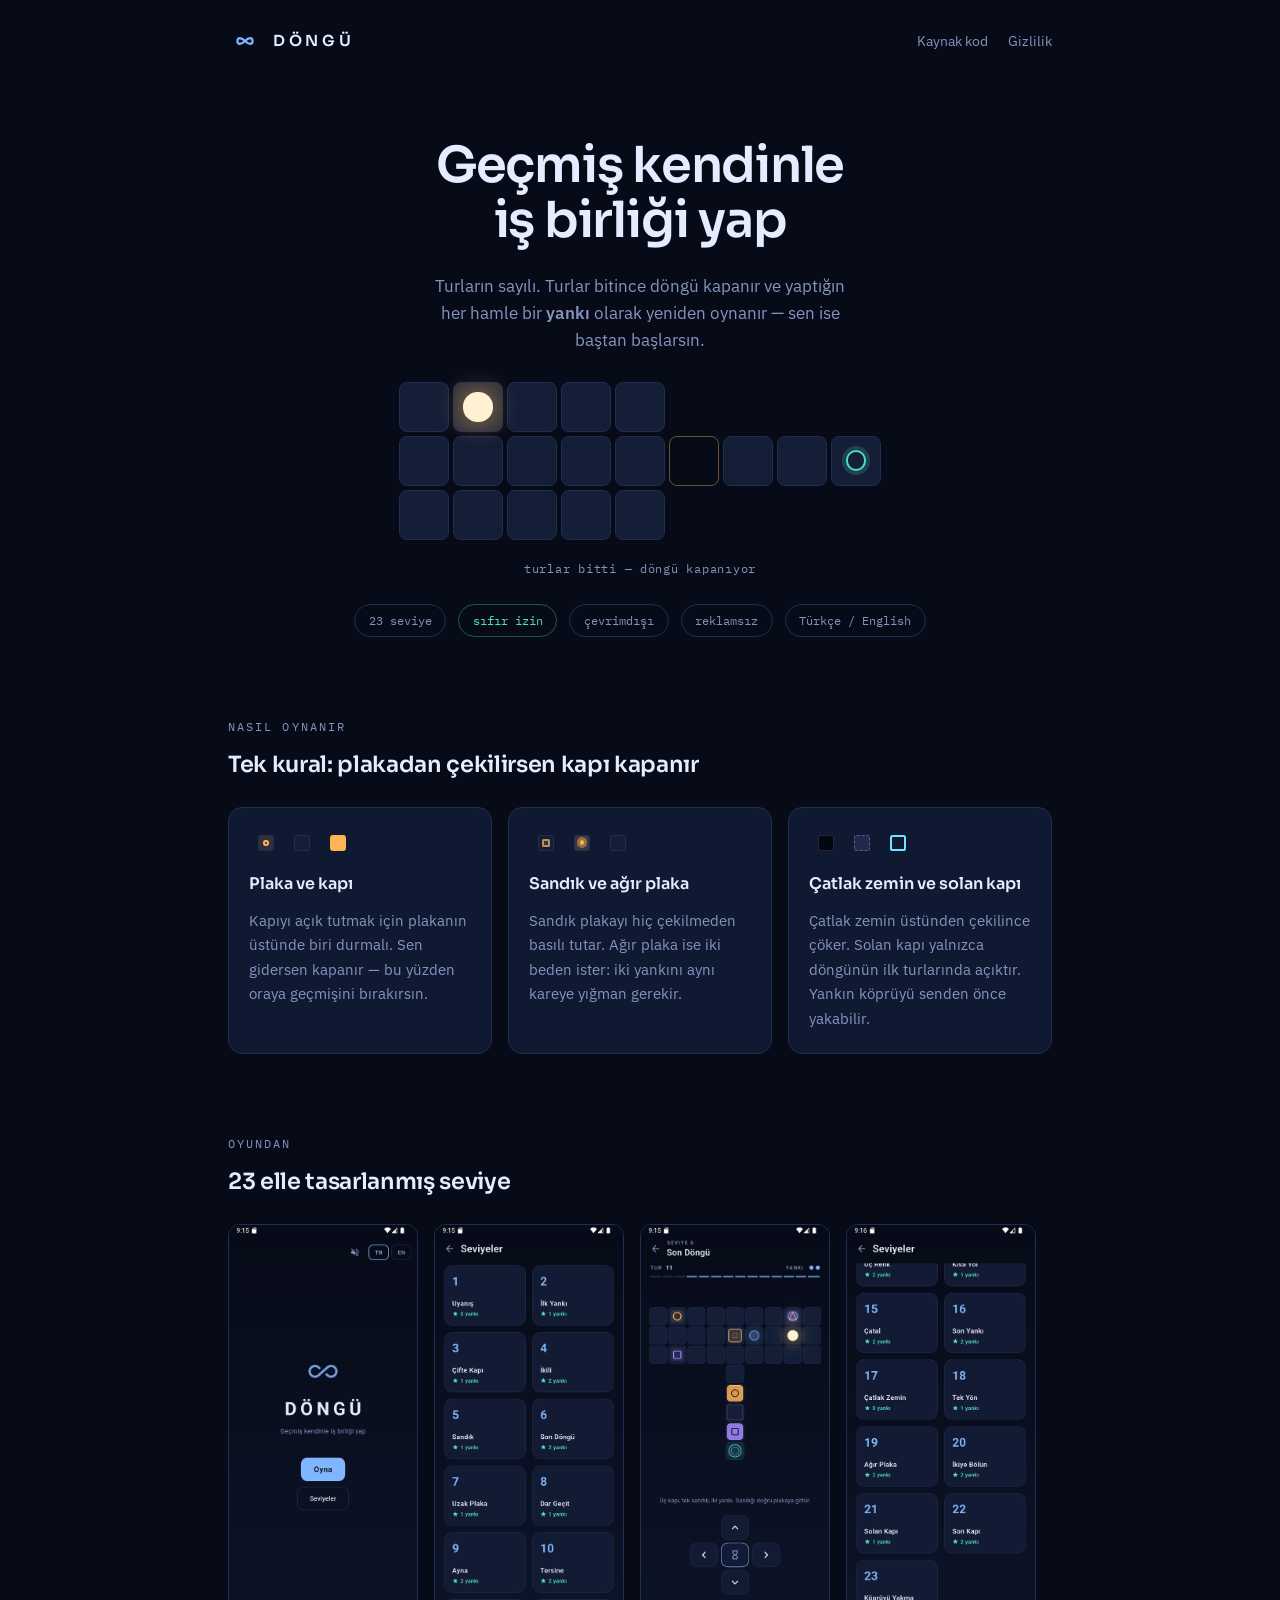
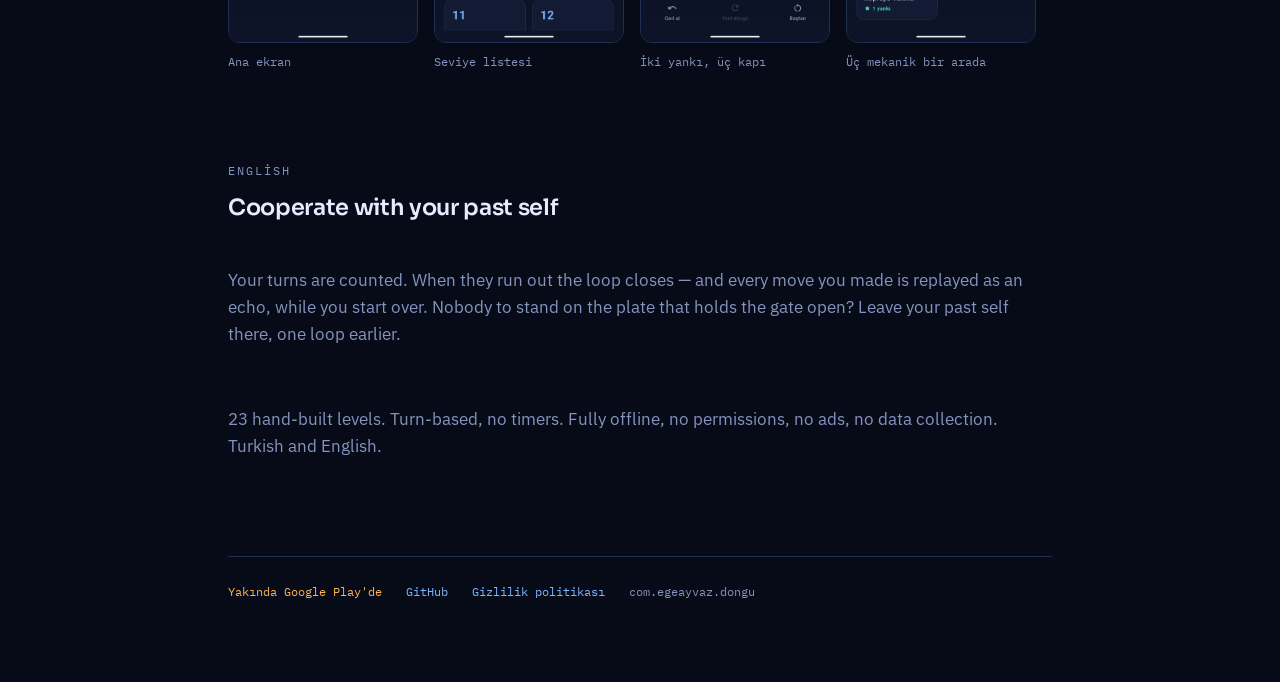
==== docs/index.html @ 0b7975d6 "Tanıtım sayfası: oyunun döngüsünü anlatmak yerine gösteren bir açılış docs/index.html, GitHub Pages " ====
<!DOCTYPE html>
<html lang="tr">
<head>
<meta charset="utf-8">
<meta name="viewport" content="width=device-width, initial-scale=1">
<title>Döngü — Zaman Yankısı Bulmacası</title>
<meta name="description" content="Geçmiş kendinle iş birliği yaptığın tur tabanlı bir bulmaca oyunu. 23 seviye, çevrimdışı, sıfır izin, reklamsız.">
<link rel="stylesheet" href="fonts.css">
<style>
  /* Oyunun kendi gece dunyasina bilerek bagli kaliyor: tek tema, her renk
     acikca boyanmis. */
  :root {
    --ground: #070B18;
    --ground-deep: #04070F;
    --surface: #101932;
    --floor: #141E37;
    --edge: #1F2E52;
    --ink: #E6ECFF;
    --ink-soft: #8494BE;
    --ghost: #7FB6FF;
    --player: #FFF1D2;
    --glow: #FFC862;
    --exit: #4DE0C0;
    --amber: #FFB454;
    --violet: #A88BFF;
    --cell: clamp(30px, 8.2vw, 54px);
  }

  *, *::before, *::after { box-sizing: border-box; }
  html { color-scheme: dark; }

  body {
    margin: 0;
    background: var(--ground);
    color: var(--ink);
    font-family: "IBM Plex Sans", ui-sans-serif, system-ui, sans-serif;
    font-size: 16.5px;
    line-height: 1.65;
    -webkit-font-smoothing: antialiased;
  }

  .wrap {
    max-width: 54rem;
    margin: 0 auto;
    padding: 1.5rem 1.25rem 5rem;
    display: flex;
    flex-direction: column;
    gap: clamp(3rem, 8vw, 5rem);
  }

  a { color: var(--ghost); }
  a:focus-visible { outline: 2px solid var(--ghost); outline-offset: 3px; border-radius: 4px; }

  /* ---- ust bar ---- */
  .topbar { display: flex; align-items: center; justify-content: space-between; gap: 1rem; flex-wrap: wrap; }
  .brand { display: flex; align-items: center; gap: .7rem; }
  .brand svg { width: 34px; height: 34px; }
  .brand b {
    font-family: Sora, ui-sans-serif, system-ui, sans-serif;
    font-weight: 600; font-size: .95rem; letter-spacing: .24em; text-transform: uppercase;
  }
  .topbar nav { display: flex; gap: 1.25rem; font-size: .9rem; }
  .topbar nav a { color: var(--ink-soft); text-decoration: none; }
  .topbar nav a:hover { color: var(--ink); }

  /* ---- kahraman ---- */
  .hero { display: flex; flex-direction: column; align-items: center; gap: 1.6rem; text-align: center; }
  h1 {
    font-family: Sora, ui-sans-serif, system-ui, sans-serif;
    font-weight: 600;
    font-size: clamp(2rem, 6.5vw, 3.1rem);
    line-height: 1.1; letter-spacing: -.025em; text-wrap: balance;
    margin: 0; max-width: 16ch;
  }
  .lede { color: var(--ink-soft); max-width: 46ch; margin: 0; text-wrap: pretty; }

  /* ---- canli gosterim ---- */
  .demo { display: flex; flex-direction: column; align-items: center; gap: 1rem; }
  .board {
    position: relative;
    display: grid;
    grid-template-columns: repeat(9, var(--cell));
    grid-template-rows: repeat(3, var(--cell));
  }
  .cell { width: var(--cell); height: var(--cell); padding: 4%; }
  .cell > i {
    display: block; width: 100%; height: 100%;
    border-radius: 16%;
    background: var(--floor);
    border: 1px solid var(--edge);
  }
  .cell.wall > i { background: none; border: none; }

  .cell.plate > i {
    background: color-mix(in srgb, var(--amber) 12%, var(--floor));
  }
  .cell.plate > i::after {
    content: ""; display: block; width: 38%; height: 38%; margin: 31% auto;
    border: 2px solid var(--amber); border-radius: 50%;
  }
  .cell.gate > i {
    background: var(--amber); border-color: var(--amber);
    transition: background .3s ease, border-color .3s ease;
  }
  .board.open .cell.gate > i { background: transparent; border-color: color-mix(in srgb, var(--amber) 40%, transparent); }
  .cell.exit > i::after {
    content: ""; display: block; width: 44%; height: 44%; margin: 28% auto;
    border: 2px solid var(--exit); border-radius: 50%;
    box-shadow: 0 0 0 4px color-mix(in srgb, var(--exit) 18%, transparent);
  }

  .pawn {
    position: absolute; top: 0; left: 0; z-index: 2;
    width: var(--cell); height: var(--cell);
    display: grid; place-items: center;
    transition: transform .26s cubic-bezier(.3, .8, .3, 1);
    pointer-events: none;
  }
  .pawn.snap { transition: none; }
  .pawn > span { display: block; border-radius: 50%; }
  .pawn.player > span {
    width: 54%; height: 54%;
    background: var(--player);
    box-shadow: 0 0 calc(var(--cell) * .5) color-mix(in srgb, var(--glow) 60%, transparent);
  }
  .pawn.echo > span {
    width: 50%; height: 50%;
    border: 2px solid var(--ghost);
    background: color-mix(in srgb, var(--ghost) 16%, transparent);
  }
  .pawn.hidden { opacity: 0; }

  .caption {
    font-family: "IBM Plex Mono", ui-monospace, monospace;
    font-size: .78rem; letter-spacing: .06em; color: var(--ink-soft);
    min-height: 1.4em; margin: 0; text-align: center;
  }
  .caption b { color: var(--ghost); font-weight: 500; }

  /* ---- gercekler seridi ---- */
  .facts {
    display: flex; flex-wrap: wrap; justify-content: center; gap: .5rem .75rem;
    font-family: "IBM Plex Mono", ui-monospace, monospace; font-size: .78rem;
  }
  .facts span {
    border: 1px solid var(--edge); border-radius: 999px;
    padding: .32rem .85rem; color: var(--ink-soft);
  }
  .facts span.on { color: var(--exit); border-color: color-mix(in srgb, var(--exit) 35%, transparent); }

  /* ---- bolumler ---- */
  section { display: flex; flex-direction: column; gap: 1.5rem; }
  h2 {
    font-family: Sora, ui-sans-serif, system-ui, sans-serif;
    font-weight: 600; font-size: 1.4rem; letter-spacing: -.015em; margin: 0;
    text-wrap: balance;
  }
  .eyebrow {
    font-family: "IBM Plex Mono", ui-monospace, monospace;
    font-size: .72rem; letter-spacing: .18em; text-transform: uppercase;
    color: var(--ink-soft); margin: 0 0 -.9rem;
  }

  .cards { display: grid; grid-template-columns: repeat(auto-fit, minmax(15rem, 1fr)); gap: 1rem; }
  .card {
    background: var(--surface); border: 1px solid var(--edge); border-radius: 14px;
    padding: 1.15rem 1.25rem 1.35rem;
    display: flex; flex-direction: column; gap: .7rem;
  }
  .card h3 {
    font-family: Sora, ui-sans-serif, system-ui, sans-serif;
    font-weight: 600; font-size: 1rem; margin: 0;
  }
  .card p { margin: 0; color: var(--ink-soft); font-size: .93rem; }
  .strip { display: flex; gap: 2px; --cell: 34px; }

  .cell.heavy > i { background: color-mix(in srgb, var(--amber) 16%, var(--floor)); }
  .cell.heavy > i::after {
    content: ""; display: block; width: 34%; height: 34%; margin: 33% auto;
    border: 2px solid var(--amber); border-radius: 50%;
    box-shadow: 0 0 0 3px color-mix(in srgb, var(--amber) 45%, transparent);
  }
  .cell.crate > i::after {
    content: ""; display: block; width: 56%; height: 56%; margin: 22% auto;
    border: 2px solid #C08E57; border-radius: 20%;
    background: color-mix(in srgb, #C08E57 20%, transparent);
  }
  .cell.crack > i {
    background: color-mix(in srgb, var(--violet) 10%, var(--floor));
    border-style: dashed; border-color: color-mix(in srgb, var(--violet) 45%, transparent);
  }
  .cell.pit > i { background: var(--ground-deep); border-color: color-mix(in srgb, var(--violet) 20%, transparent); }
  .cell.fade > i { background: transparent; border: 2px solid #6FE3FF; }

  /* ---- ekran goruntuleri ---- */
  .shots { display: flex; gap: 1rem; overflow-x: auto; padding-bottom: .6rem; }
  .shot { flex: none; width: 190px; display: flex; flex-direction: column; gap: .55rem; }
  .shot img {
    width: 100%; height: auto; display: block;
    border-radius: 12px; border: 1px solid var(--edge);
  }
  .shot span { font-family: "IBM Plex Mono", ui-monospace, monospace; font-size: .72rem; color: var(--ink-soft); }

  /* ---- alt ---- */
  .en { color: var(--ink-soft); }
  .en h2 { color: var(--ink); }
  footer {
    border-top: 1px solid var(--edge); padding-top: 1.5rem;
    display: flex; flex-wrap: wrap; gap: .6rem 1.5rem; align-items: center;
    font-family: "IBM Plex Mono", ui-monospace, monospace; font-size: .78rem;
    color: var(--ink-soft);
  }
  footer a { text-decoration: none; }
  footer a:hover { text-decoration: underline; }
  .soon { color: var(--amber); }

  @media (prefers-reduced-motion: reduce) {
    .pawn { transition: none; }
    .cell.gate > i { transition: none; }
  }
</style>
</head>
<body>

<div class="wrap">

  <div class="topbar">
    <div class="brand">
      <svg viewBox="0 0 108 108" aria-hidden="true">
        <path d="M30,54 C30,42 42,42 54,54 C66,66 78,66 78,54 C78,42 66,42 54,54 C42,66 30,66 30,54 Z"
              fill="none" stroke="var(--ghost)" stroke-width="7"
              stroke-linecap="round" stroke-linejoin="round" />
      </svg>
      <b>Döngü</b>
    </div>
    <nav>
      <a href="https://github.com/tombikdoner10/dongu">Kaynak kod</a>
      <a href="gizlilik.html">Gizlilik</a>
    </nav>
  </div>

  <header class="hero">
    <h1>Geçmiş kendinle iş birliği yap</h1>
    <p class="lede">Turların sayılı. Turlar bitince döngü kapanır ve yaptığın
      her hamle bir <b>yankı</b> olarak yeniden oynanır — sen ise baştan
      başlarsın.</p>

    <div class="demo">
      <div class="board" id="board" role="img"
           aria-label="Seviye 2'nin canlandırması: oyuncu plakaya yürüyor, döngü kapanıyor, yankısı plakayı basılı tutarken oyuncu açılan kapıdan çıkışa gidiyor.">
        <div class="pawn echo hidden" id="echo"><span></span></div>
        <div class="pawn player" id="player"><span></span></div>
      </div>
      <p class="caption" id="caption"></p>
    </div>

    <div class="facts">
      <span>23 seviye</span>
      <span class="on">sıfır izin</span>
      <span>çevrimdışı</span>
      <span>reklamsız</span>
      <span>Türkçe / English</span>
    </div>
  </header>

  <section>
    <p class="eyebrow">Nasıl oynanır</p>
    <h2>Tek kural: plakadan çekilirsen kapı kapanır</h2>
    <div class="cards">

      <div class="card">
        <div class="strip">
          <div class="cell plate"><i></i></div>
          <div class="cell"><i></i></div>
          <div class="cell gate"><i></i></div>
        </div>
        <h3>Plaka ve kapı</h3>
        <p>Kapıyı açık tutmak için plakanın üstünde biri durmalı. Sen gidersen
          kapanır — bu yüzden oraya geçmişini bırakırsın.</p>
      </div>

      <div class="card">
        <div class="strip">
          <div class="cell crate"><i></i></div>
          <div class="cell heavy"><i></i></div>
          <div class="cell"><i></i></div>
        </div>
        <h3>Sandık ve ağır plaka</h3>
        <p>Sandık plakayı hiç çekilmeden basılı tutar. Ağır plaka ise iki beden
          ister: iki yankını aynı kareye yığman gerekir.</p>
      </div>

      <div class="card">
        <div class="strip">
          <div class="cell pit"><i></i></div>
          <div class="cell crack"><i></i></div>
          <div class="cell fade"><i></i></div>
        </div>
        <h3>Çatlak zemin ve solan kapı</h3>
        <p>Çatlak zemin üstünden çekilince çöker. Solan kapı yalnızca döngünün
          ilk turlarında açıktır. Yankın köprüyü senden önce yakabilir.</p>
      </div>

    </div>
  </section>

  <section>
    <p class="eyebrow">Oyundan</p>
    <h2>23 elle tasarlanmış seviye</h2>
    <div class="shots">
      <div class="shot"><img src="screenshots/01-ana-ekran.png" alt="Döngü ana ekranı" loading="lazy" width="480" height="1067"><span>Ana ekran</span></div>
      <div class="shot"><img src="screenshots/02-seviyeler.png" alt="Seviye listesi" loading="lazy" width="480" height="1067"><span>Seviye listesi</span></div>
      <div class="shot"><img src="screenshots/03-yankilar.png" alt="İki yankı ve üç renkli kapı" loading="lazy" width="480" height="1067"><span>İki yankı, üç kapı</span></div>
      <div class="shot"><img src="screenshots/04-mekanikler.png" alt="Çatlak zemin, ağır plaka ve solan kapı" loading="lazy" width="480" height="1067"><span>Üç mekanik bir arada</span></div>
      <div class="shot"><img src="screenshots/05-kazanma.png" alt="Döngü kapandı ekranı" loading="lazy" width="480" height="1067"><span>Döngü kapandı</span></div>
    </div>
  </section>

  <section class="en">
    <p class="eyebrow">English</p>
    <h2>Cooperate with your past self</h2>
    <p>Your turns are counted. When they run out the loop closes — and every
      move you made is replayed as an echo, while you start over. Nobody to
      stand on the plate that holds the gate open? Leave your past self there,
      one loop earlier.</p>
    <p>23 hand-built levels. Turn-based, no timers. Fully offline, no
      permissions, no ads, no data collection. Turkish and English.</p>
  </section>

  <footer>
    <span class="soon">Yakında Google Play'de</span>
    <a href="https://github.com/tombikdoner10/dongu">GitHub</a>
    <a href="gizlilik.html">Gizlilik politikası</a>
    <span>com.egeayvaz.dongu</span>
  </footer>

</div>

<script>
(function () {
  "use strict";

  // Seviye 2'nin haritasi, dis duvar halkasi kirpilmis hali (9x3).
  var MAP = [
    ".1...####",
    ".....A..E",
    ".....####"
  ];

  var board = document.getElementById("board");
  var player = document.getElementById("player");
  var echo = document.getElementById("echo");
  var caption = document.getElementById("caption");

  // Kareleri kur.
  for (var y = 0; y < MAP.length; y++) {
    for (var x = 0; x < MAP[y].length; x++) {
      var ch = MAP[y][x];
      var cell = document.createElement("div");
      cell.className = "cell"
        + (ch === "#" ? " wall" : "")
        + (ch === "1" ? " plate" : "")
        + (ch === "A" ? " gate" : "")
        + (ch === "E" ? " exit" : "");
      cell.appendChild(document.createElement("i"));
      board.appendChild(cell);
    }
  }

  // Cozucunun dogruladigi cozum: 1. dongu L,L — 2. dongu D,R,R,R,R,R.
  var PLATE_X = 1, PLATE_Y = 0;
  var FRAMES = [
    { p: [3, 0], e: null, hold: 900,  text: "<b>1. döngü</b> — plakaya git" },
    { p: [2, 0], e: null },
    { p: [1, 0], e: null, hold: 1000, text: "<b>1. döngü</b> — plaka basılı, kapı açık" },
    { p: [1, 0], e: null, hold: 1200, text: "turlar bitti — döngü kapanıyor" },
    { p: [3, 0], e: [3, 0], snap: true, hold: 900, text: "<b>2. döngü</b> — yankın az önceki yolunu tekrar ediyor" },
    { p: [3, 1], e: [2, 0] },
    { p: [4, 1], e: [1, 0], hold: 900, text: "yankı plakada — kapı senin için açık" },
    { p: [5, 1], e: [1, 0] },
    { p: [6, 1], e: [1, 0] },
    { p: [7, 1], e: [1, 0] },
    { p: [8, 1], e: [1, 0], hold: 1600, text: "çıkış — döngü kapandı" }
  ];

  function place(pawn, pos, snap) {
    if (!pos) { pawn.classList.add("hidden"); return; }
    pawn.classList.remove("hidden");
    if (snap) { pawn.classList.add("snap"); }
    pawn.style.transform =
      "translate(calc(var(--cell) * " + pos[0] + "), calc(var(--cell) * " + pos[1] + "))";
    if (snap) {
      void pawn.offsetWidth;          // aktarimi sifirlamak icin yeniden akis
      pawn.classList.remove("snap");
    }
  }

  function render(frame, snap) {
    place(player, frame.p, snap);
    place(echo, frame.e, snap);
    var onPlate =
      (frame.p[0] === PLATE_X && frame.p[1] === PLATE_Y) ||
      (frame.e && frame.e[0] === PLATE_X && frame.e[1] === PLATE_Y);
    board.classList.toggle("open", !!onPlate);
    if (frame.text) { caption.innerHTML = frame.text; }
  }

  var reduced = window.matchMedia("(prefers-reduced-motion: reduce)");
  if (reduced.matches) {
    // Hareket istenmiyorsa fikri anlatan tek kareyi goster.
    render(FRAMES[6], true);
    return;
  }

  var index = 0;
  (function tick() {
    var frame = FRAMES[index];
    render(frame, frame.snap);
    index = (index + 1) % FRAMES.length;
    setTimeout(tick, frame.hold || 640);
  })();
})();
</script>

</body>
</html>
---- docs/fonts.css ----
@font-face {
    font-family: 'IBM Plex Mono';
    font-style: normal;
    font-weight: 400;
    font-display: swap;
    src: url("fonts/IBMPlexMono-400-latin-ext.woff2") format("woff2");
    unicode-range: U+0100-02BA, U+02BD-02C5, U+02C7-02CC, U+02CE-02D7, U+02DD-02FF, U+0304, U+0308, U+0329, U+1D00-1DBF, U+1E00-1E9F, U+1EF2-1EFF, U+2020, U+20A0-20AB, U+20AD-20C0, U+2113, U+2C60-2C7F, U+A720-A7FF;
  }
  @font-face {
    font-family: 'IBM Plex Mono';
    font-style: normal;
    font-weight: 400;
    font-display: swap;
    src: url("fonts/IBMPlexMono-400-latin.woff2") format("woff2");
    unicode-range: U+0000-00FF, U+0131, U+0152-0153, U+02BB-02BC, U+02C6, U+02DA, U+02DC, U+0304, U+0308, U+0329, U+2000-206F, U+20AC, U+2122, U+2191, U+2193, U+2212, U+2215, U+FEFF, U+FFFD;
  }
  @font-face {
    font-family: 'IBM Plex Mono';
    font-style: normal;
    font-weight: 500;
    font-display: swap;
    src: url("fonts/IBMPlexMono-500-latin-ext.woff2") format("woff2");
    unicode-range: U+0100-02BA, U+02BD-02C5, U+02C7-02CC, U+02CE-02D7, U+02DD-02FF, U+0304, U+0308, U+0329, U+1D00-1DBF, U+1E00-1E9F, U+1EF2-1EFF, U+2020, U+20A0-20AB, U+20AD-20C0, U+2113, U+2C60-2C7F, U+A720-A7FF;
  }
  @font-face {
    font-family: 'IBM Plex Mono';
    font-style: normal;
    font-weight: 500;
    font-display: swap;
    src: url("fonts/IBMPlexMono-500-latin.woff2") format("woff2");
    unicode-range: U+0000-00FF, U+0131, U+0152-0153, U+02BB-02BC, U+02C6, U+02DA, U+02DC, U+0304, U+0308, U+0329, U+2000-206F, U+20AC, U+2122, U+2191, U+2193, U+2212, U+2215, U+FEFF, U+FFFD;
  }
  @font-face {
    font-family: 'IBM Plex Sans';
    font-style: normal;
    font-weight: 400;
    font-display: swap;
    src: url("fonts/IBMPlexSans-400-latin-ext.woff2") format("woff2");
    unicode-range: U+0100-02BA, U+02BD-02C5, U+02C7-02CC, U+02CE-02D7, U+02DD-02FF, U+0304, U+0308, U+0329, U+1D00-1DBF, U+1E00-1E9F, U+1EF2-1EFF, U+2020, U+20A0-20AB, U+20AD-20C0, U+2113, U+2C60-2C7F, U+A720-A7FF;
  }
  @font-face {
    font-family: 'IBM Plex Sans';
    font-style: normal;
    font-weight: 400;
    font-display: swap;
    src: url("fonts/IBMPlexSans-400-latin.woff2") format("woff2");
    unicode-range: U+0000-00FF, U+0131, U+0152-0153, U+02BB-02BC, U+02C6, U+02DA, U+02DC, U+0304, U+0308, U+0329, U+2000-206F, U+20AC, U+2122, U+2191, U+2193, U+2212, U+2215, U+FEFF, U+FFFD;
  }
  @font-face {
    font-family: 'IBM Plex Sans';
    font-style: normal;
    font-weight: 600;
    font-display: swap;
    src: url("fonts/IBMPlexSans-600-latin-ext.woff2") format("woff2");
    unicode-range: U+0100-02BA, U+02BD-02C5, U+02C7-02CC, U+02CE-02D7, U+02DD-02FF, U+0304, U+0308, U+0329, U+1D00-1DBF, U+1E00-1E9F, U+1EF2-1EFF, U+2020, U+20A0-20AB, U+20AD-20C0, U+2113, U+2C60-2C7F, U+A720-A7FF;
  }
  @font-face {
    font-family: 'IBM Plex Sans';
    font-style: normal;
    font-weight: 600;
    font-display: swap;
    src: url("fonts/IBMPlexSans-600-latin.woff2") format("woff2");
    unicode-range: U+0000-00FF, U+0131, U+0152-0153, U+02BB-02BC, U+02C6, U+02DA, U+02DC, U+0304, U+0308, U+0329, U+2000-206F, U+20AC, U+2122, U+2191, U+2193, U+2212, U+2215, U+FEFF, U+FFFD;
  }
  @font-face {
    font-family: 'Sora';
    font-style: normal;
    font-weight: 600;
    font-display: swap;
    src: url("fonts/Sora-600-latin-ext.woff2") format("woff2");
    unicode-range: U+0100-02BA, U+02BD-02C5, U+02C7-02CC, U+02CE-02D7, U+02DD-02FF, U+0304, U+0308, U+0329, U+1D00-1DBF, U+1E00-1E9F, U+1EF2-1EFF, U+2020, U+20A0-20AB, U+20AD-20C0, U+2113, U+2C60-2C7F, U+A720-A7FF;
  }
  @font-face {
    font-family: 'Sora';
    font-style: normal;
    font-weight: 600;
    font-display: swap;
    src: url("fonts/Sora-600-latin.woff2") format("woff2");
    unicode-range: U+0000-00FF, U+0131, U+0152-0153, U+02BB-02BC, U+02C6, U+02DA, U+02DC, U+0304, U+0308, U+0329, U+2000-206F, U+20AC, U+2122, U+2191, U+2193, U+2212, U+2215, U+FEFF, U+FFFD;
  }
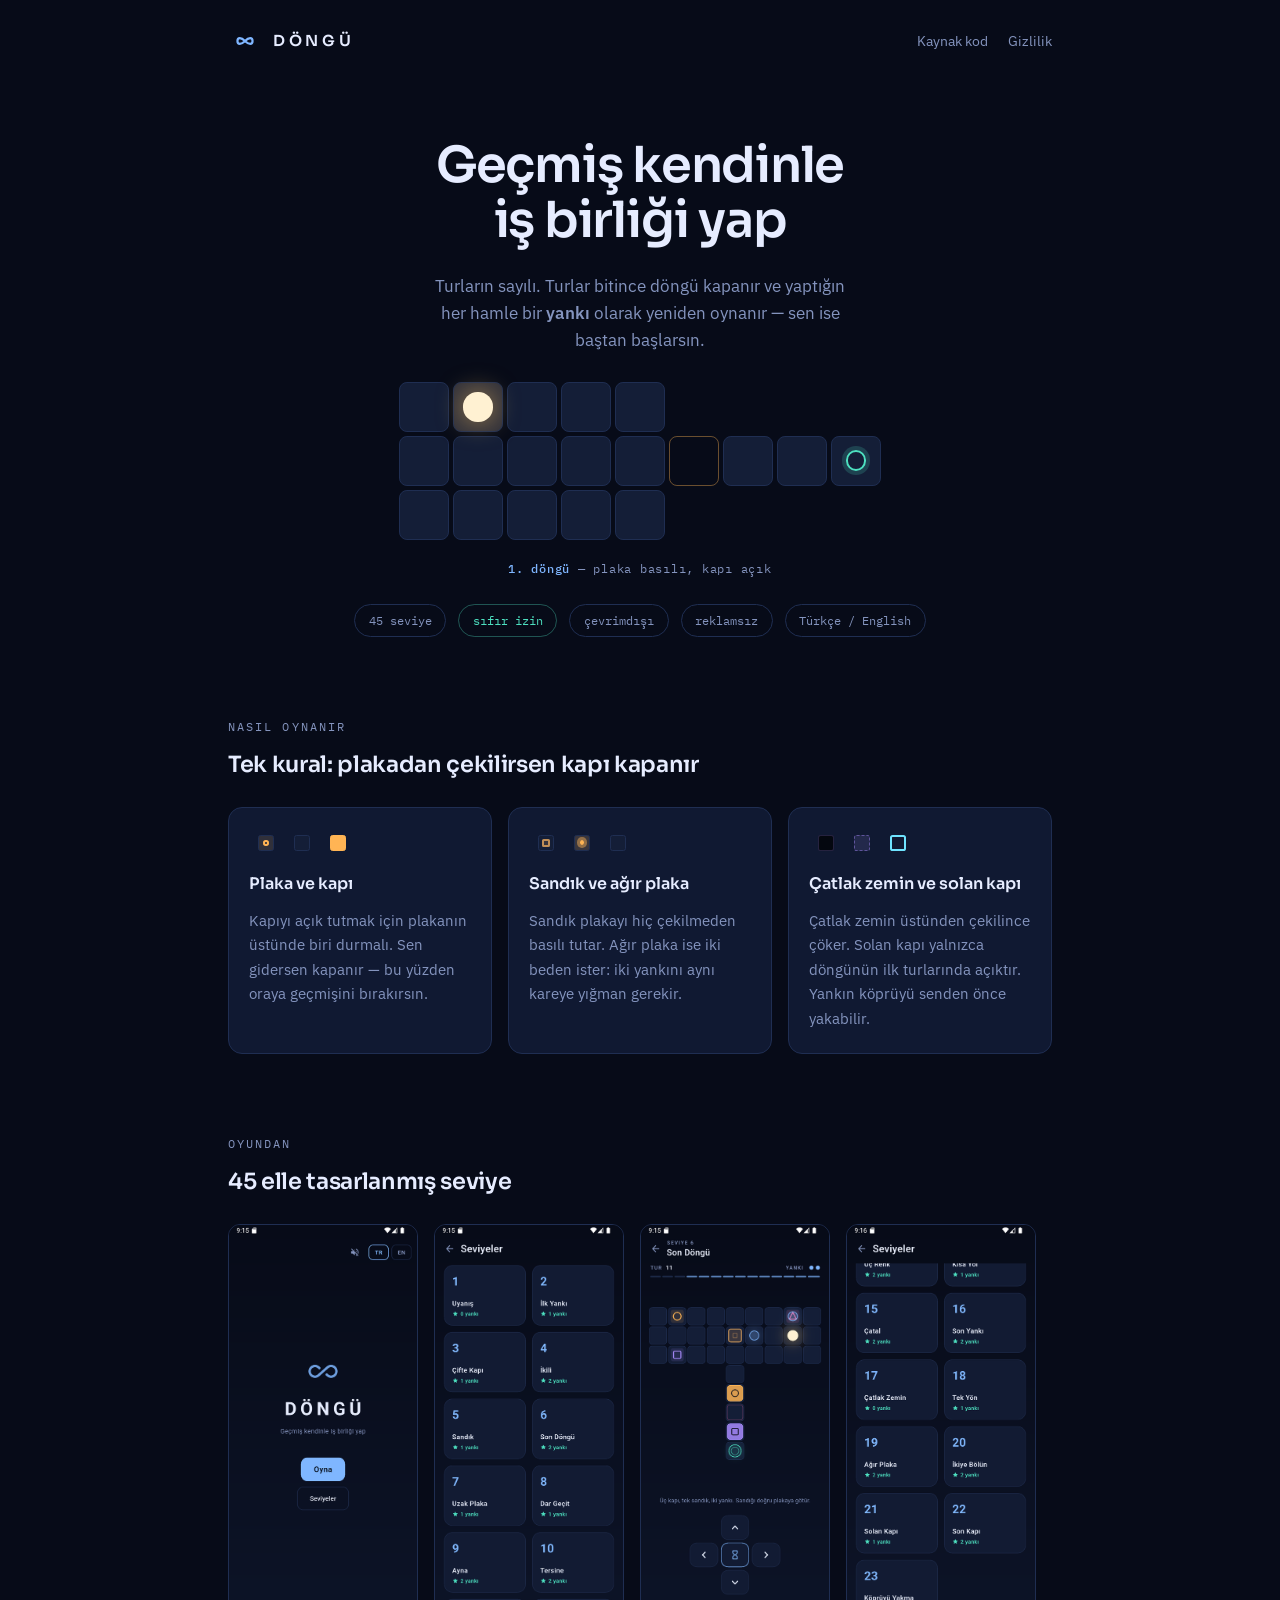
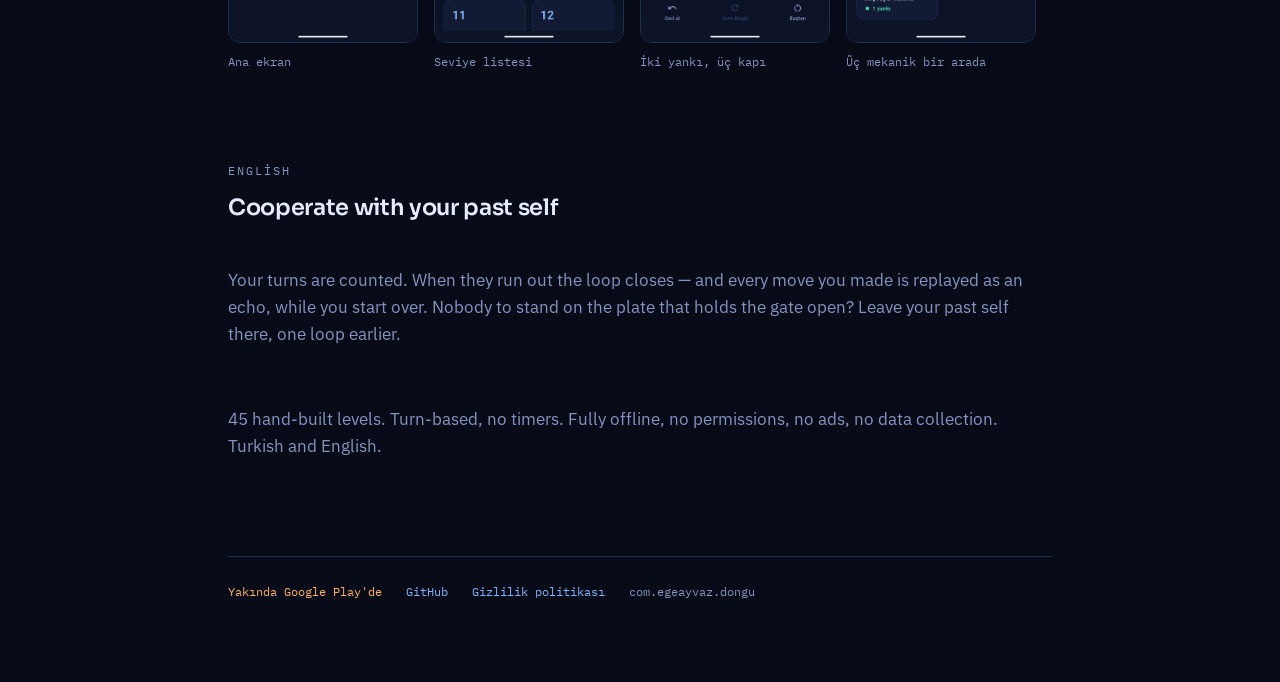
==== commit ff7a1dfc: "45 seviye: zorluk eğrisine gerçek bir tepe noktası Oyun 23 seviyeyle yaklaşık 10 dakikada bitiyordu " ====
--- a/docs/index.html
+++ b/docs/index.html
@@ -4,7 +4,7 @@
 <meta charset="utf-8">
 <meta name="viewport" content="width=device-width, initial-scale=1">
 <title>Döngü — Zaman Yankısı Bulmacası</title>
-<meta name="description" content="Geçmiş kendinle iş birliği yaptığın tur tabanlı bir bulmaca oyunu. 23 seviye, çevrimdışı, sıfır izin, reklamsız.">
+<meta name="description" content="Geçmiş kendinle iş birliği yaptığın tur tabanlı bir bulmaca oyunu. 45 seviye, çevrimdışı, sıfır izin, reklamsız.">
 <link rel="stylesheet" href="fonts.css">
 <style>
   /* Oyunun kendi gece dunyasina bilerek bagli kaliyor: tek tema, her renk
@@ -255,7 +255,7 @@
     </div>
 
     <div class="facts">
-      <span>23 seviye</span>
+      <span>45 seviye</span>
       <span class="on">sıfır izin</span>
       <span>çevrimdışı</span>
       <span>reklamsız</span>
@@ -306,7 +306,7 @@
 
   <section>
     <p class="eyebrow">Oyundan</p>
-    <h2>23 elle tasarlanmış seviye</h2>
+    <h2>45 elle tasarlanmış seviye</h2>
     <div class="shots">
       <div class="shot"><img src="screenshots/01-ana-ekran.png" alt="Döngü ana ekranı" loading="lazy" width="480" height="1067"><span>Ana ekran</span></div>
       <div class="shot"><img src="screenshots/02-seviyeler.png" alt="Seviye listesi" loading="lazy" width="480" height="1067"><span>Seviye listesi</span></div>
@@ -323,7 +323,7 @@
       move you made is replayed as an echo, while you start over. Nobody to
       stand on the plate that holds the gate open? Leave your past self there,
       one loop earlier.</p>
-    <p>23 hand-built levels. Turn-based, no timers. Fully offline, no
+    <p>45 hand-built levels. Turn-based, no timers. Fully offline, no
       permissions, no ads, no data collection. Turkish and English.</p>
   </section>
 
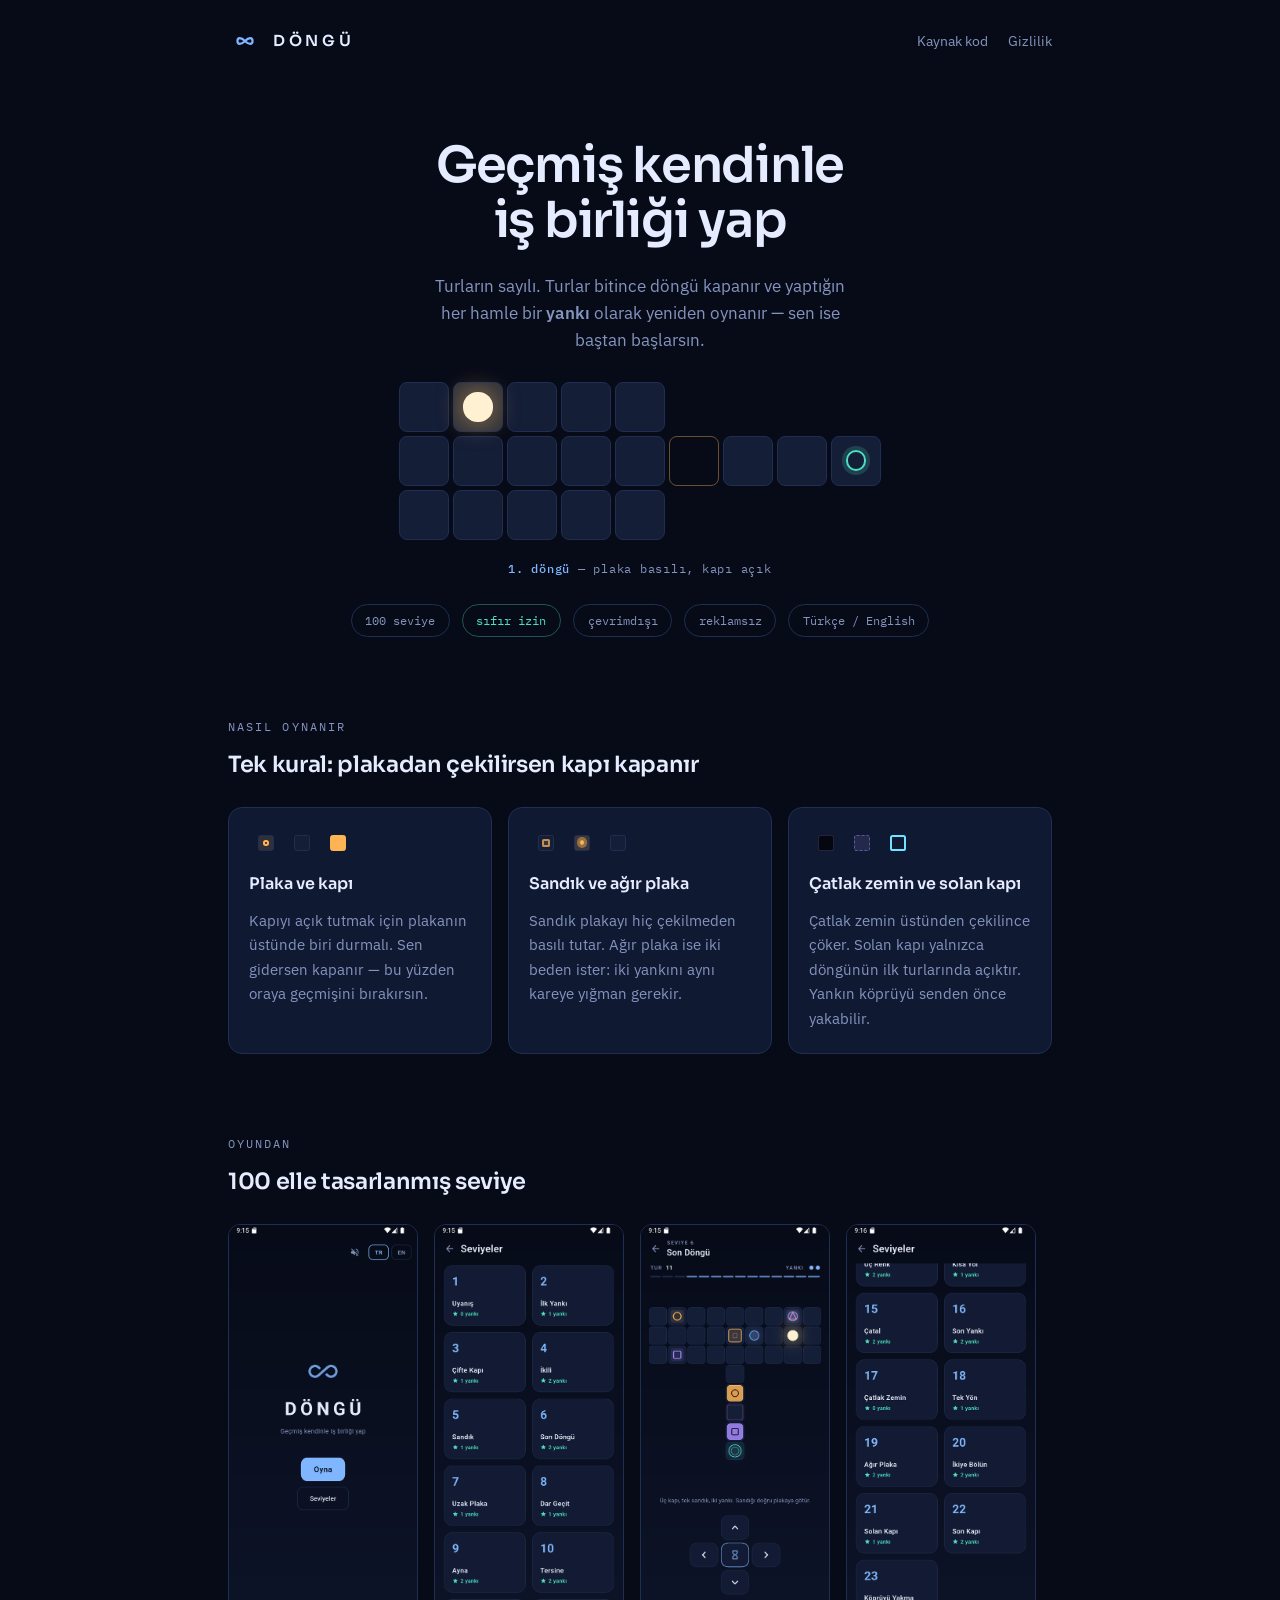
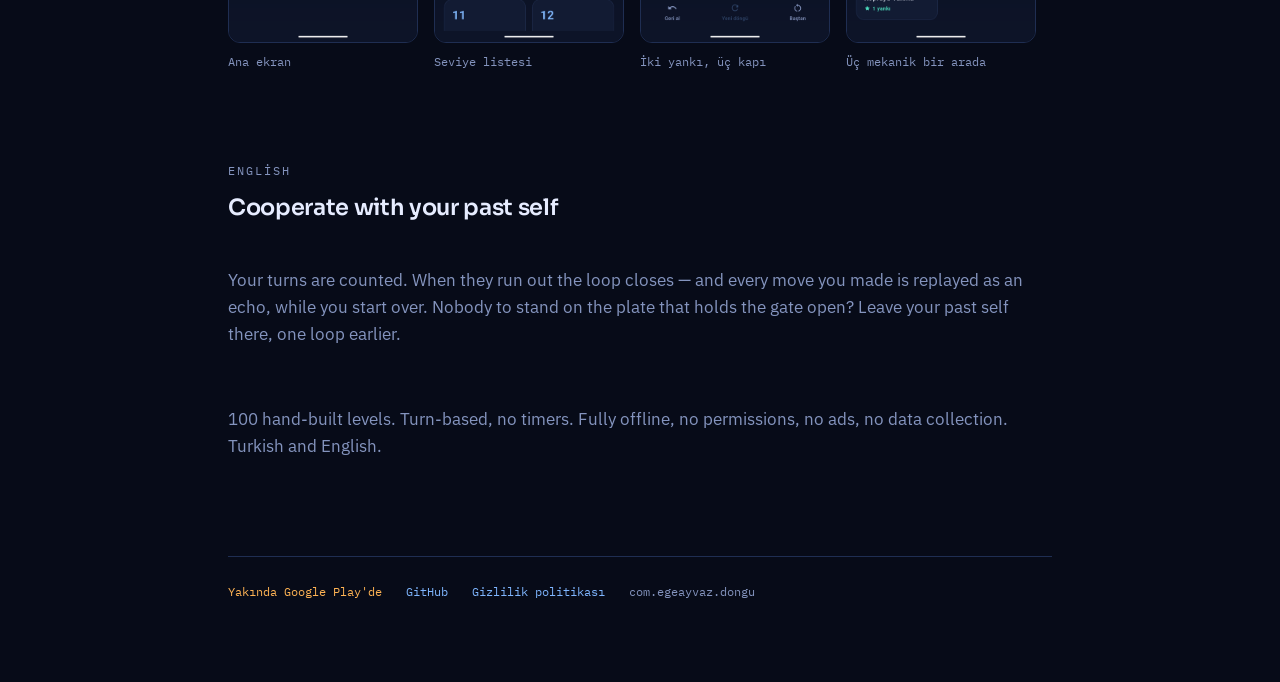
==== commit faaf573f: "100 seviye: son on beş bölüm ve dekoratif kapıları yakalayan test Seviye 86-100 eklendi. Her biri da" ====
--- a/docs/index.html
+++ b/docs/index.html
@@ -4,7 +4,7 @@
 <meta charset="utf-8">
 <meta name="viewport" content="width=device-width, initial-scale=1">
 <title>Döngü — Zaman Yankısı Bulmacası</title>
-<meta name="description" content="Geçmiş kendinle iş birliği yaptığın tur tabanlı bir bulmaca oyunu. 45 seviye, çevrimdışı, sıfır izin, reklamsız.">
+<meta name="description" content="Geçmiş kendinle iş birliği yaptığın tur tabanlı bir bulmaca oyunu. 100 seviye, çevrimdışı, sıfır izin, reklamsız.">
 <link rel="stylesheet" href="fonts.css">
 <style>
   /* Oyunun kendi gece dunyasina bilerek bagli kaliyor: tek tema, her renk
@@ -255,7 +255,7 @@
     </div>
 
     <div class="facts">
-      <span>45 seviye</span>
+      <span>100 seviye</span>
       <span class="on">sıfır izin</span>
       <span>çevrimdışı</span>
       <span>reklamsız</span>
@@ -306,7 +306,7 @@
 
   <section>
     <p class="eyebrow">Oyundan</p>
-    <h2>45 elle tasarlanmış seviye</h2>
+    <h2>100 elle tasarlanmış seviye</h2>
     <div class="shots">
       <div class="shot"><img src="screenshots/01-ana-ekran.png" alt="Döngü ana ekranı" loading="lazy" width="480" height="1067"><span>Ana ekran</span></div>
       <div class="shot"><img src="screenshots/02-seviyeler.png" alt="Seviye listesi" loading="lazy" width="480" height="1067"><span>Seviye listesi</span></div>
@@ -323,7 +323,7 @@
       move you made is replayed as an echo, while you start over. Nobody to
       stand on the plate that holds the gate open? Leave your past self there,
       one loop earlier.</p>
-    <p>45 hand-built levels. Turn-based, no timers. Fully offline, no
+    <p>100 hand-built levels. Turn-based, no timers. Fully offline, no
       permissions, no ads, no data collection. Turkish and English.</p>
   </section>
 
